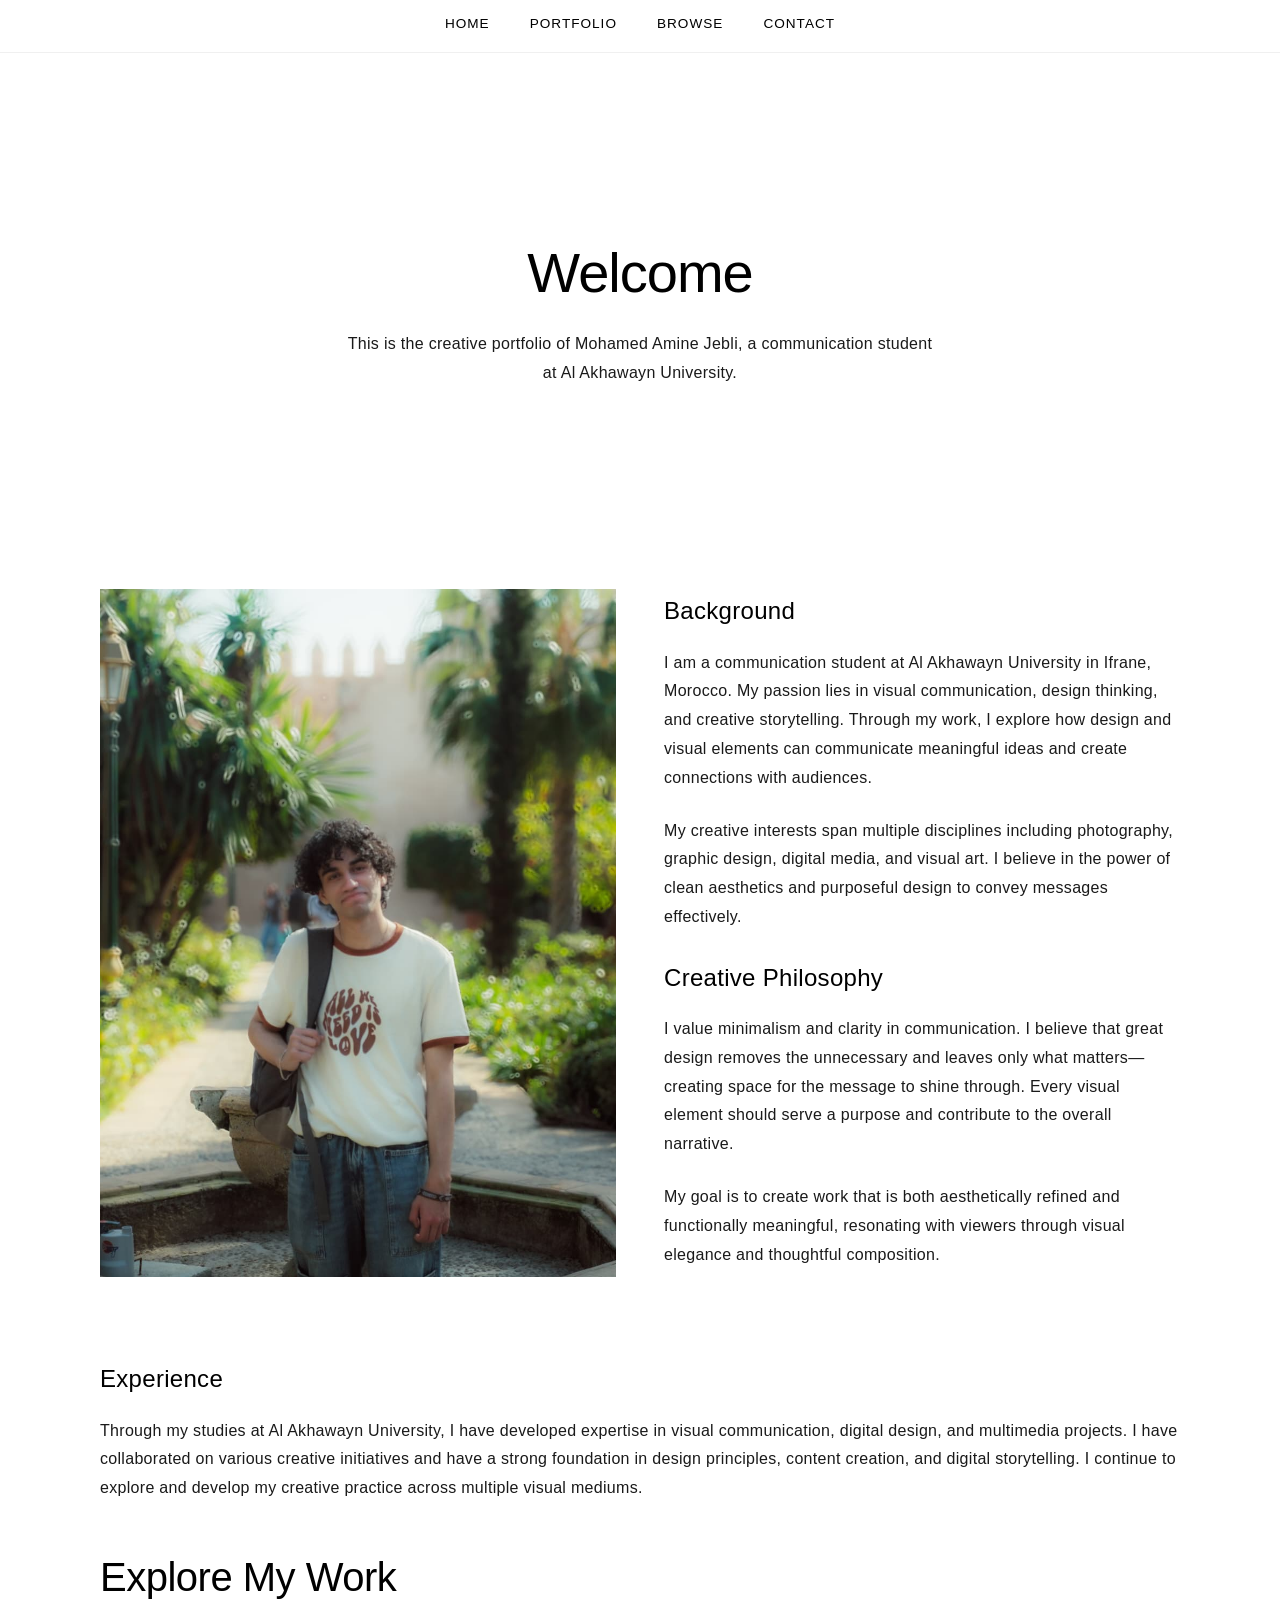
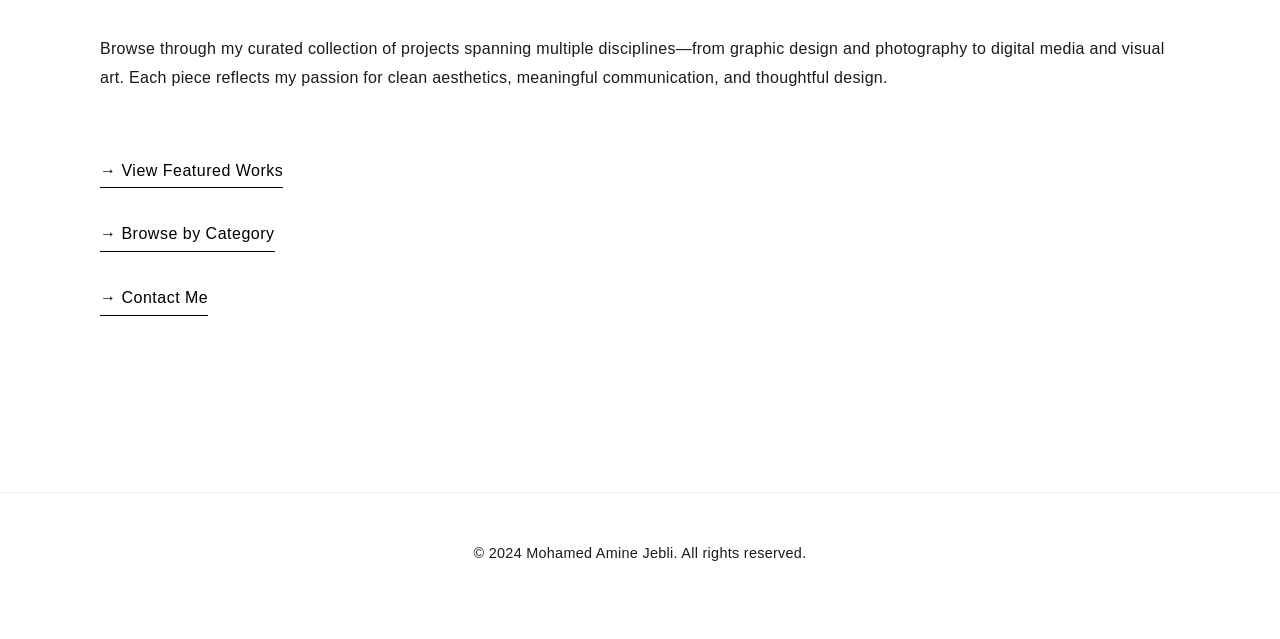
==== index.html @ 8ff95b65 "first commit" ====
<!DOCTYPE html>
<html lang="en">
<head>
  <meta charset="UTF-8">
  <meta name="viewport" content="width=device-width, initial-scale=1.0">
  <title>Mohamed Amine Jebli | Portfolio</title>
  <link rel="stylesheet" href="./css/style.css">
</head>
<body data-page="home">
  <header>
    <nav>
      <a href="index.html">Home</a>
      <a href="portfolio.html">Portfolio</a>
      <a href="browse.html">Browse</a>
      <a href="contact.html">Contact</a>
    </nav>
  </header>

  <main>
    <section id="hero" style="text-align: center; min-height: 40vh; display: flex; flex-direction: column; justify-content: center; align-items: center;">
      <h1 id="home-hero-title">Welcome</h1>
      <p id="home-hero-lead" style="max-width: 600px; margin: 0 auto;"></p>
    </section>

    <section id="intro" style="margin-top: 4rem;">
      <h2 id="home-about-heading" style="text-align: center;">About Me</h2>
      <div class="about-intro">
        <div class="about-portrait">
          <img src="images/background.jpg" alt="Mohamed Amine Jebli">
        </div>
        <div class="about-text">
          <h3 id="home-background-heading">Background</h3>
          <p id="home-background-1"></p>
          <p id="home-background-2"></p>
          <h3 id="home-philosophy-heading">Creative Philosophy</h3>
          <p id="home-philosophy-1"></p>
          <p id="home-philosophy-2"></p>
        </div>
      </div>

      <div>
        <h3 id="home-experience-heading">Experience</h3>
        <p id="home-experience"></p>
      </div>

      <h2 id="home-explore-heading" style="margin-top: 3rem;">Explore My Work</h2>
      <p id="home-explore"></p>

      <div style="margin-top: 2rem;">
        <a id="home-portfolio-link" href="portfolio.html" class="cta-link">→ View Featured Works</a>
        <br>
        <a id="home-browse-link" href="browse.html" class="cta-link">→ Browse by Category</a>
        <br>
        <a id="home-contact-link" href="contact.html" class="cta-link">→ Contact Me</a>
      </div>
    </section>
  </main>

  <footer>
    <p id="site-footer"></p>
  </footer>

  <script src="./js/main.js"></script>
</body>
</html>
---- css/style.css ----
/* ========================================
   MINIMALIST ARTIST PORTFOLIO
   Pure white background, clean typography
   ======================================== */

* {
  margin: 0;
  padding: 0;
  box-sizing: border-box;
}

html {
  scroll-behavior: smooth;
}

body {
  background-color: #ffffff;
  color: #000000;
  font-family: -apple-system, BlinkMacSystemFont, "Segoe UI", "Helvetica Neue", sans-serif;
  line-height: 1.8;
  font-size: 16px;
  letter-spacing: 0.3px;
}

/* ========================================
   TYPOGRAPHY
   ======================================== */

h1 {
  font-size: 3.5rem;
  font-weight: 300;
  line-height: 1.2;
  letter-spacing: -1px;
  margin-bottom: 1.5rem;
}

h2 {
  font-size: 2.5rem;
  font-weight: 300;
  line-height: 1.3;
  letter-spacing: -0.5px;
  margin-bottom: 2rem;
  margin-top: 3rem;
}

h3 {
  font-size: 1.5rem;
  font-weight: 400;
  margin-bottom: 1rem;
}

p {
  margin-bottom: 1.5rem;
  color: #1a1a1a;
}

a {
  color: #000000;
  text-decoration: none;
  position: relative;
  transition: color 0.2s ease;
}

a:hover {
  color: #666666;
}

/* ========================================
   LAYOUT & SPACING
   ======================================== */

header {
  position: sticky;
  top: 0;
  background-color: #ffffff;
  z-index: 100;
  border-bottom: 1px solid #f0f0f0;
}

nav {
  max-width: 1200px;
  margin: 0 auto;
  padding: 0.75rem 60px;
  display: flex;
  justify-content: center;
  gap: 2.5rem;
}

nav a {
  font-size: 0.85rem;
  font-weight: 350;
  text-transform: uppercase;
  letter-spacing: 1px;
  position: relative;
  padding-bottom: 0.25rem;
}

nav a::after {
  content: '';
  position: absolute;
  bottom: 0;
  left: 0;
  width: 0;
  height: 1px;
  background-color: #000000;
  transition: width 0.3s ease;
}

nav a:hover::after {
  width: 100%;
}

main {
  max-width: 1200px;
  margin: 0 auto;
  padding: 80px 60px;
}

section {
  margin-bottom: 6rem;
  padding: 0;
}

#portfolio,
#browse,
#contact,
#about {
  width: 100%;
  text-align: center;
}

#contact {
  text-align: left;
}

#contact .form-group,
#contact .form-group label,
#contact .form-group input,
#contact .form-group textarea,
#contact .form-group button,
#contact > div {
  text-align: left;
}

#contact .form-group input,
#contact .form-group textarea {
  margin-left: 0;
  margin-right: auto;
}

#contact #contact-description,
#contact #contact-direct-heading,
#contact #contact-email-line,
#contact #contact-phone-line,
#contact #contact-instagram-line {
  text-align: left;
}

#about .about-text {
  text-align: left;
}

#about .about-intro {
  width: 100%;
}

footer {
  background-color: #ffffff;
  border-top: 1px solid #f0f0f0;
  padding: 3rem 60px;
  text-align: center;
  color: #666666;
  font-size: 0.9rem;
}

/* ========================================
   LINKS & CALL-TO-ACTION
   ======================================== */

.cta-link {
  display: inline-block;
  font-size: 1rem;
  font-weight: 400;
  letter-spacing: 0.5px;
  margin-top: 2rem;
  padding-bottom: 2px;
  border-bottom: 1px solid #000000;
  transition: color 0.2s ease, border-color 0.2s ease;
}

.cta-link:hover {
  color: #666666;
  border-bottom-color: #666666;
}

/* ========================================
   IMAGES & GALLERY
   ======================================== */

img {
  max-width: 100%;
  height: auto;
  display: block;
}

.gallery {
  column-count: 5;
  column-gap: 2rem;
  margin-top: 3rem;
  width: min(100%, 1100px);
  margin-left: auto;
  margin-right: auto;
}

/* Portfolio-specific centering and responsive column counts */
#portfolio .gallery {
  width: min(100%, 900px);
  margin: 5rem auto;
  column-count: 3;
  column-gap: 1.5rem;
}

@media (max-width: 1024px) {
  #portfolio .gallery {
    column-count: 2;
  }
}

@media (max-width: 600px) {
  #portfolio .gallery {
    column-count: 1;
  }
}

/* Center images inside each gallery item */
.gallery-item {
  cursor: pointer;
  transition: opacity 0.2s ease;
  break-inside: avoid;
  margin-bottom: 2rem;
  display: flex;
  align-items: center;
  justify-content: center;
}

.gallery-item img {
  width: auto;
  max-width: 100%;
  max-height: 320px;
  object-fit: contain;
  display: block;
  margin: 0 auto;
}
.gallery-item {
  cursor: pointer;
  transition: opacity 0.2s ease;
  break-inside: avoid;
  margin-bottom: 2rem;
}

.gallery-item:hover {
  opacity: 0.85;
}

.gallery-item img {
  width: 100%;
  aspect-ratio: 1;
  object-fit: cover;
}

.gallery-item-title {
  font-size: 0.95rem;
  margin-top: 0.75rem;
  color: #666666;
  text-align: center;
}

/* ========================================
   LIGHTBOX / MODAL
   ======================================== */

.lightbox-overlay {
  position: fixed;
  top: 0;
  left: 0;
  right: 0;
  bottom: 0;
  background-color: rgba(0, 0, 0, 0.95);
  display: flex;
  align-items: center;
  justify-content: center;
  z-index: 1000;
  animation: fadeIn 0.2s ease;
}

@keyframes fadeIn {
  from {
    opacity: 0;
  }
  to {
    opacity: 1;
  }
}

.lightbox-content {
  position: relative;
  max-width: 90%;
  max-height: 90%;
  text-align: center;
}

.lightbox-content img {
  max-width: 100%;
  max-height: 80vh;
  object-fit: contain;
}

.lightbox-title {
  color: #ffffff;
  font-size: 1.1rem;
  margin-top: 1.5rem;
  letter-spacing: 0.5px;
  font-weight: 300;
}

.lightbox-close {
  position: absolute;
  top: -40px;
  right: 0;
  color: #ffffff;
  font-size: 2rem;
  cursor: pointer;
  border: none;
  background: none;
  padding: 0;
  width: 40px;
  height: 40px;
  display: flex;
  align-items: center;
  justify-content: center;
  transition: color 0.2s ease;
}

.lightbox-close:hover {
  color: #cccccc;
}

/* ========================================
   DETAIL VIEW
   ======================================== */

.detail-overlay {
  position: fixed;
  top: 0;
  left: 0;
  right: 0;
  bottom: 0;
  background-color: rgba(0, 0, 0, 0.98);
  display: flex;
  align-items: center;
  justify-content: center;
  z-index: 1000;
  animation: fadeIn 0.2s ease;
  padding: 2rem;
}

.detail-content {
  position: relative;
  display: grid;
  grid-template-columns: 1fr 1fr;
  gap: 3rem;
  max-width: 1400px;
  width: 100%;
  max-height: 80vh;
  align-items: center;
}

.detail-image-wrapper {
  display: flex;
  align-items: center;
  justify-content: center;
  max-height: 100%;
}

.detail-image-wrapper img {
  max-width: 100%;
  max-height: 75vh;
  object-fit: contain;
}

.detail-text {
  color: #ffffff;
  overflow-y: auto;
  padding-right: 1rem;
}

.detail-text h2 {
  color: #ffffff;
  margin-top: 0;
  font-size: 2rem;
  letter-spacing: -0.5px;
}

.detail-text p {
  color: #e0e0e0;
  line-height: 1.8;
  font-size: 1rem;
}

.detail-close {
  position: absolute;
  top: 20px;
  right: 20px;
  color: #ffffff;
  font-size: 2.5rem;
  cursor: pointer;
  border: none;
  background: none;
  padding: 0;
  width: 50px;
  height: 50px;
  display: flex;
  align-items: center;
  justify-content: center;
  transition: color 0.2s ease;
  z-index: 1001;
}

.detail-close:hover {
  color: #cccccc;
}

/* Detail view responsive */
@media (max-width: 1024px) {
  .detail-content {
    grid-template-columns: 1fr;
    gap: 2rem;
    max-height: none;
  }

  .detail-text {
    padding-right: 0;
    max-height: 40vh;
  }
}

@media (max-width: 767px) {
  .detail-overlay {
    padding: 1rem;
  }

  .detail-content {
    gap: 1rem;
  }

  .detail-close {
    top: 10px;
    right: 10px;
    font-size: 2rem;
  }

  .detail-text h2 {
    font-size: 1.5rem;
  }

  .detail-text p {
    font-size: 0.95rem;
  }
}

/* ========================================
   CATEGORY BROWSE
   ======================================== */

.category-grid {
  display: grid;
  grid-template-columns: repeat(auto-fill, minmax(150px, 1fr));
  gap: 2rem;
  margin-bottom: 4rem;
  margin-top: 3rem;
  width: min(100%, 1100px);
  margin-left: auto;
  margin-right: auto;
}

/* Container for category block to allow centralized control */
.category-container {
  width: min(100%, 1100px);
  padding: 1rem 5rem;
  display: flex;
  justify-content: center;
}

.category-card {
  cursor: pointer;
  transition: opacity 0.2s ease;
  text-align: center;
}

.category-card:hover {
  opacity: 0.8;
}

.category-card-image {
  width: 100%;
  aspect-ratio: 1;
  overflow: hidden;
  margin-bottom: 1rem;
}

.category-card-image img {
  width: 100%;
  height: 100%;
  object-fit: cover;
  transition: transform 0.2s ease;
}

.category-card:hover .category-card-image img {
  transform: scale(1.02);
}

.category-card-title {
  font-size: 0.95rem;
  font-weight: 400;
  letter-spacing: 0.5px;
  color: #666666;
  transition: color 0.2s ease;
}

.category-card.active .category-card-title {
  color: #000000;
  font-weight: 500;
}

.back-button {
  display: inline-block;
  padding: 0.75rem 1.5rem;
  border: 1px solid #000000;
  background-color: #ffffff;
  color: #000000;
  font-size: 0.9rem;
  font-weight: 400;
  cursor: pointer;
  margin-bottom: 2rem;
  transition: all 0.2s ease;
  letter-spacing: 0.5px;
}

.back-button:hover {
  background-color: #000000;
  color: #ffffff;
}

/* ========================================
   FORMS
   ======================================== */

.form-group {
  margin-bottom: 2rem;
}

label {
  display: block;
  margin-bottom: 0.5rem;
  font-weight: 500;
  font-size: 0.95rem;
}

input[type="text"],
input[type="email"],
textarea {
  width: 100%;
  max-width: 600px;
  padding: 1rem;
  border: 1px solid #e0e0e0;
  background-color: #ffffff;
  font-family: inherit;
  font-size: 1rem;
  color: #000000;
  transition: border-color 0.2s ease;
}

input[type="text"]:focus,
input[type="email"]:focus,
textarea:focus {
  outline: none;
  border-color: #000000;
  background-color: #fafafa;
}

textarea {
  resize: vertical;
  min-height: 200px;
}

button {
  padding: 1rem 2rem;
  border: 1px solid #000000;
  background-color: #ffffff;
  color: #000000;
  font-size: 0.95rem;
  font-weight: 500;
  cursor: pointer;
  transition: all 0.2s ease;
  letter-spacing: 0.5px;
}

button:hover {
  background-color: #000000;
  color: #ffffff;
}

/* ========================================
   ABOUT PAGE LAYOUT
   ======================================== */

.about-intro {
  display: grid;
  grid-template-columns: 1fr 1fr;
  gap: 3rem;
  align-items: flex-start;
  margin-bottom: 4rem;
}

.about-portrait img {
  width: 100%;
  aspect-ratio: 3 / 4;
  object-fit: cover;
}

.about-text h2 {
  margin-top: 0;
}

.about-text p {
  margin-bottom: 1.5rem;
}

/* ========================================
   RESPONSIVE DESIGN
   ======================================== */

/* Tablet (768px - 1024px) */
@media (max-width: 1024px) {
  h1 {
    font-size: 2.5rem;
  }

  h2 {
    font-size: 1.8rem;
  }

  main {
    padding: 60px 40px;
  }

  nav {
    padding: 1.2rem 40px;
    gap: 2rem;
  }

  footer {
    padding: 2rem 40px;
  }

  .gallery {
    column-count: 2;
    column-gap: 1.5rem;
  }

  .about-intro {
    grid-template-columns: 1fr;
    gap: 2rem;
  }
}

/* Mobile (480px - 767px) */
@media (max-width: 767px) {
  h1 {
    font-size: 2rem;
  }

  h2 {
    font-size: 1.5rem;
    margin-top: 2rem;
  }

  h3 {
    font-size: 1.2rem;
  }

  main {
    padding: 50px 24px;
  }

  nav {
    padding: 1rem 24px;
    gap: 1.2rem;
    flex-wrap: wrap;
  }

  nav a {
    font-size: 0.85rem;
    letter-spacing: 0.5px;
  }

  footer {
    padding: 1.5rem 24px;
  }

  .gallery {
    column-count: 1;
  }

  .cta-link {
    margin-top: 1.5rem;
  }

  input[type="text"],
  input[type="email"],
  textarea {
    max-width: 100%;
  }

  .category-grid {
    grid-template-columns: repeat(auto-fill, minmax(120px, 1fr));
    gap: 1rem;
  }

  .lightbox-content {
    max-width: 95%;
  }

  .lightbox-close {
    top: -35px;
  }
}
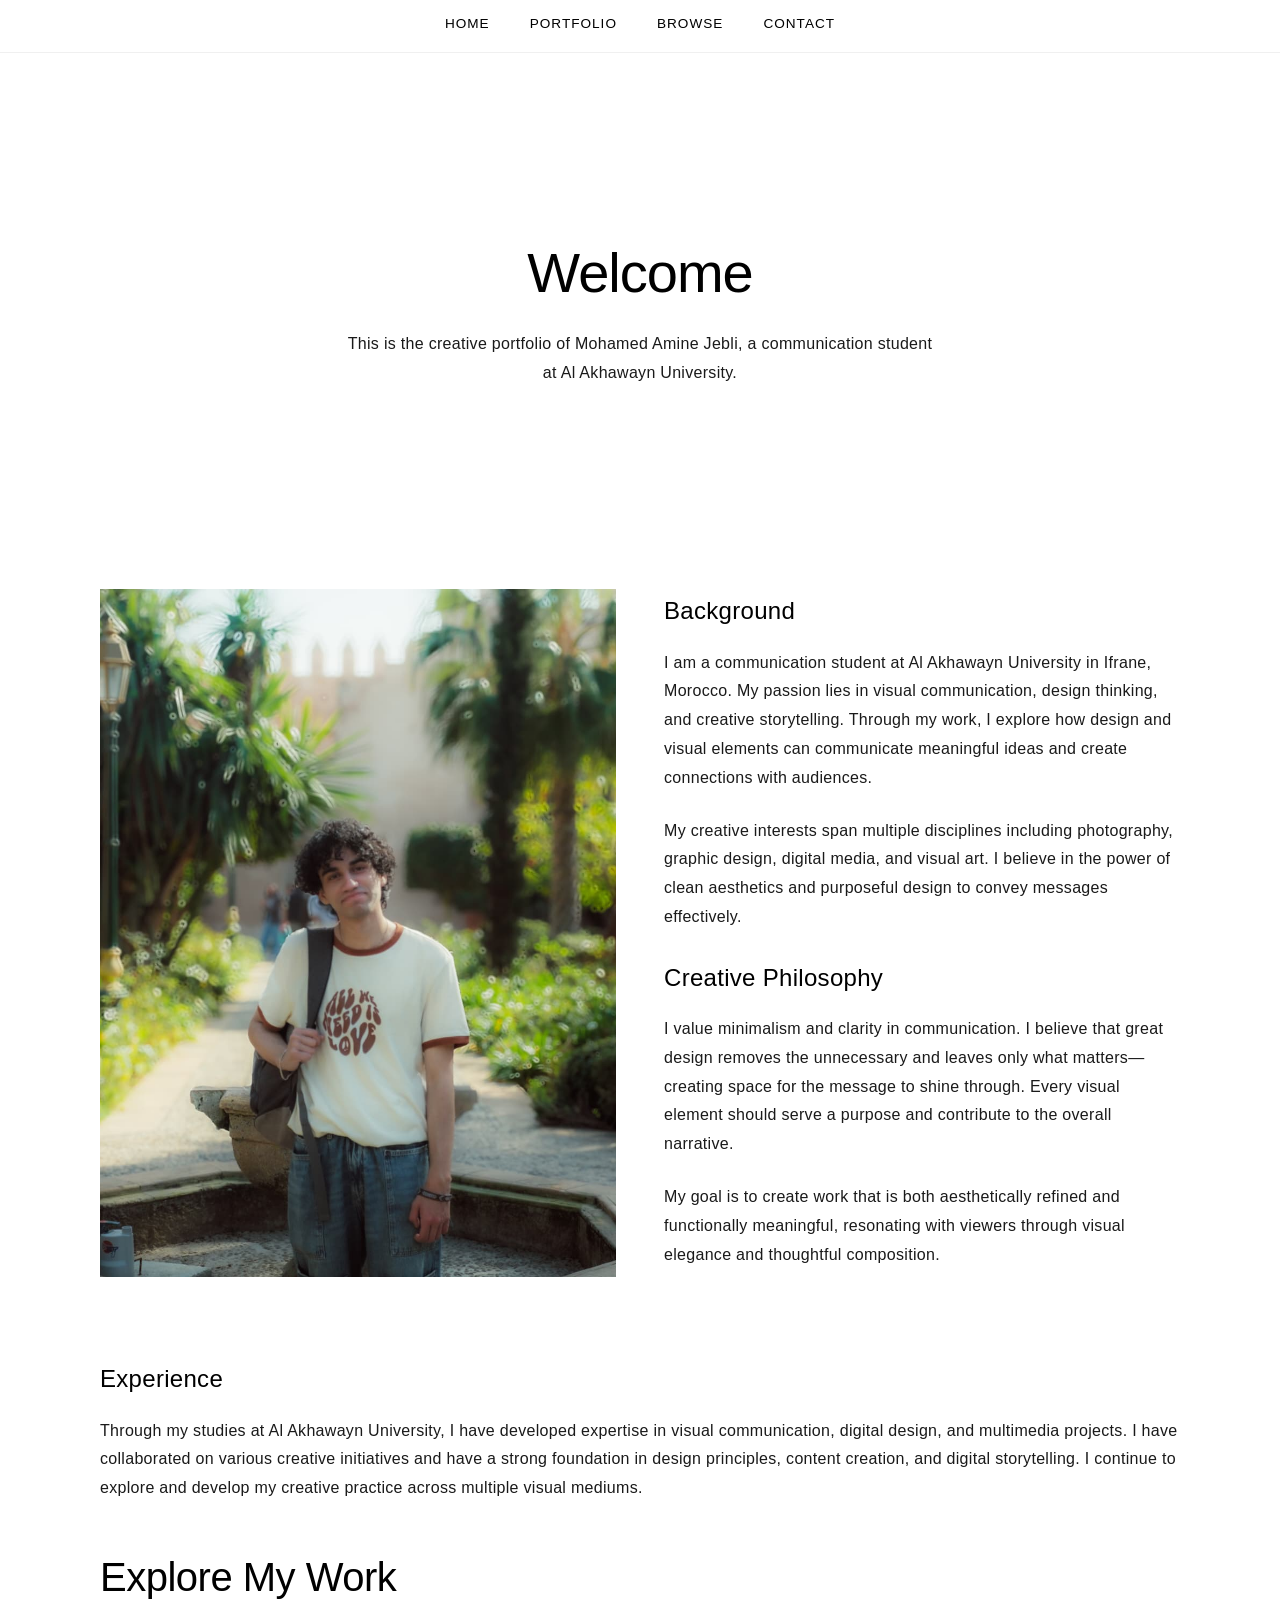
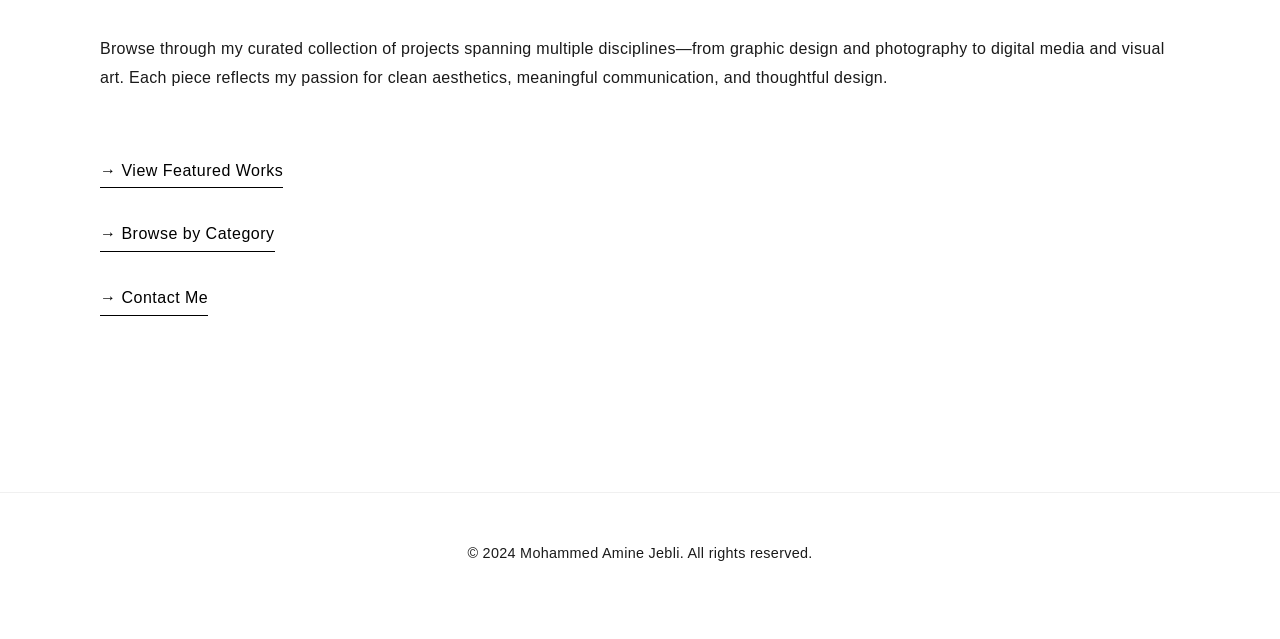
==== commit 97fbd0c5: "more fast" ====
--- a/index.html
+++ b/index.html
@@ -4,6 +4,7 @@
   <meta charset="UTF-8">
   <meta name="viewport" content="width=device-width, initial-scale=1.0">
   <title>Mohamed Amine Jebli | Portfolio</title>
+  <link rel="preload" as="image" href="./images/background.jpg">
   <link rel="stylesheet" href="./css/style.css">
 </head>
 <body data-page="home">
@@ -26,7 +27,7 @@
       <h2 id="home-about-heading" style="text-align: center;">About Me</h2>
       <div class="about-intro">
         <div class="about-portrait">
-          <img src="images/background.jpg" alt="Mohamed Amine Jebli">
+          <img src="images/background.jpg" alt="Mohamed Amine Jebli" loading="eager" fetchpriority="high" decoding="async">
         </div>
         <div class="about-text">
           <h3 id="home-background-heading">Background</h3>
